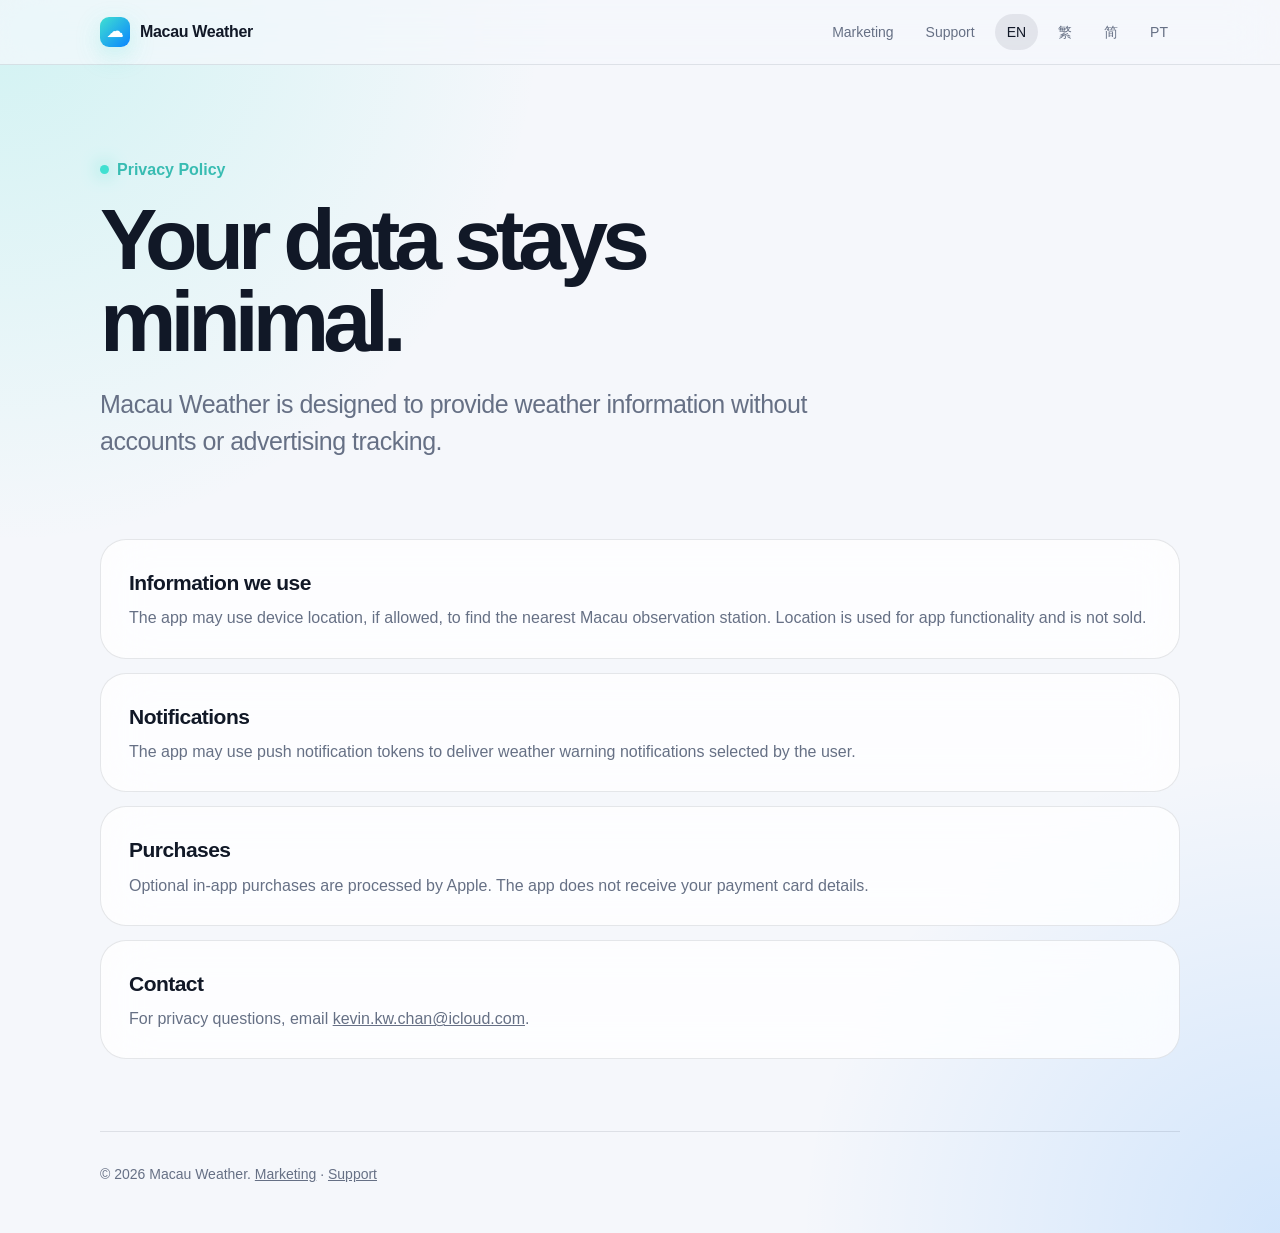
==== privacy.html @ 6b1e96aa "Add files via upload" ====
<!doctype html>
<html lang="en">
<head>
  <meta charset="utf-8">
  <meta name="viewport" content="width=device-width, initial-scale=1">
  <title>Macau Weather Privacy Policy</title>
  <meta name="description" content="Privacy policy for Macau Weather.">
  <link rel="stylesheet" href="styles.css">
</head>
<body>
  <header class="topbar">
    <nav class="page nav" aria-label="Main navigation">
      <a class="brand" href="index.html"><span class="brand-mark">☁︎</span><span>Macau Weather</span></a>
      <div class="links">
        <a href="index.html">Marketing</a>
        <a href="support.html">Support</a>
        <button class="lang-button active" data-lang="en">EN</button>
        <button class="lang-button" data-lang="zh-Hant">繁</button>
        <button class="lang-button" data-lang="zh-Hans">简</button>
        <button class="lang-button" data-lang="pt">PT</button>
      </div>
    </nav>
  </header>

  <main class="page">
    <section class="language-panel active" data-panel="en">
      <div class="hero"><div class="eyebrow">Privacy Policy</div><h1>Your data stays minimal.</h1><p class="lead">Macau Weather is designed to provide weather information without accounts or advertising tracking.</p></div>
      <section class="section stack">
        <article class="text-card"><h3>Information we use</h3><p>The app may use device location, if allowed, to find the nearest Macau observation station. Location is used for app functionality and is not sold.</p></article>
        <article class="text-card"><h3>Notifications</h3><p>The app may use push notification tokens to deliver weather warning notifications selected by the user.</p></article>
        <article class="text-card"><h3>Purchases</h3><p>Optional in-app purchases are processed by Apple. The app does not receive your payment card details.</p></article>
        <article class="text-card"><h3>Contact</h3><p>For privacy questions, email <a href="mailto:kevin.kw.chan@icloud.com">kevin.kw.chan@icloud.com</a>.</p></article>
      </section>
    </section>

    <section class="language-panel" data-panel="zh-Hant">
      <div class="hero"><div class="eyebrow">私隱政策</div><h1>只使用必要資料。</h1><p class="lead">澳門天氣不設帳戶，亦不作廣告追蹤，目標是簡單提供天氣資訊。</p></div>
      <section class="section stack">
        <article class="text-card"><h3>我們使用的資料</h3><p>如你允許定位，App 可能會使用裝置位置尋找最接近的澳門觀測站。定位只用於 App 功能，不會出售。</p></article>
        <article class="text-card"><h3>通知</h3><p>App 可能會使用推送通知 token，按用戶選擇發送天氣警告通知。</p></article>
        <article class="text-card"><h3>購買</h3><p>自願性 App 內購買由 Apple 處理。App 不會取得你的付款卡資料。</p></article>
        <article class="text-card"><h3>聯絡</h3><p>如有私隱問題，請電郵至 <a href="mailto:kevin.kw.chan@icloud.com">kevin.kw.chan@icloud.com</a>。</p></article>
      </section>
    </section>

    <section class="language-panel" data-panel="zh-Hans">
      <div class="hero"><div class="eyebrow">隐私政策</div><h1>只使用必要资料。</h1><p class="lead">澳门天气不设账户，也不作广告追踪，目标是简单提供天气资讯。</p></div>
      <section class="section stack">
        <article class="text-card"><h3>我们使用的资料</h3><p>如你允许定位，App 可能会使用设备位置寻找最接近的澳门观测站。定位只用于 App 功能，不会出售。</p></article>
        <article class="text-card"><h3>通知</h3><p>App 可能会使用推送通知 token，按用户选择发送天气警告通知。</p></article>
        <article class="text-card"><h3>购买</h3><p>自愿性 App 内购买由 Apple 处理。App 不会取得你的付款卡资料。</p></article>
        <article class="text-card"><h3>联系</h3><p>如有隐私问题，请电邮至 <a href="mailto:kevin.kw.chan@icloud.com">kevin.kw.chan@icloud.com</a>。</p></article>
      </section>
    </section>

    <section class="language-panel" data-panel="pt">
      <div class="hero"><div class="eyebrow">Privacidade</div><h1>Usamos apenas o necessário.</h1><p class="lead">Macau Weather foi criada para fornecer informação meteorológica sem contas de utilizador nem rastreio publicitário.</p></div>
      <section class="section stack">
        <article class="text-card"><h3>Informação usada</h3><p>A app pode usar a localização do dispositivo, se autorizada, para encontrar a estação de observação de Macau mais próxima. A localização é usada para a funcionalidade da app e não é vendida.</p></article>
        <article class="text-card"><h3>Notificações</h3><p>A app pode usar tokens de notificações push para enviar avisos meteorológicos escolhidos pelo utilizador.</p></article>
        <article class="text-card"><h3>Compras</h3><p>As compras opcionais na app são processadas pela Apple. A app não recebe dados do seu cartão de pagamento.</p></article>
        <article class="text-card"><h3>Contacto</h3><p>Para questões de privacidade, envie email para <a href="mailto:kevin.kw.chan@icloud.com">kevin.kw.chan@icloud.com</a>.</p></article>
      </section>
    </section>
  </main>

  <footer class="page footer">© 2026 Macau Weather. <a href="index.html">Marketing</a> · <a href="support.html">Support</a></footer>
  <script>
    const buttons = document.querySelectorAll(".lang-button");
    const panels = document.querySelectorAll(".language-panel");
    buttons.forEach((button) => {
      button.addEventListener("click", () => {
        const lang = button.dataset.lang;
        buttons.forEach((item) => item.classList.toggle("active", item === button));
        panels.forEach((panel) => panel.classList.toggle("active", panel.dataset.panel === lang));
        document.documentElement.lang = lang;
      });
    });
  </script>
</body>
</html>
---- styles.css ----
:root {
  color-scheme: light dark;
  --accent: #40e0d1;
  --ink: #111827;
  --muted: #667085;
  --bg: #f5f7fb;
  --panel: rgba(255, 255, 255, 0.78);
  --line: rgba(17, 24, 39, 0.10);
  --shadow: 0 24px 80px rgba(15, 23, 42, 0.12);
}

@media (prefers-color-scheme: dark) {
  :root {
    --ink: #f5f7fb;
    --muted: #a7adba;
    --bg: #050608;
    --panel: rgba(28, 28, 30, 0.72);
    --line: rgba(255, 255, 255, 0.12);
    --shadow: 0 24px 80px rgba(0, 0, 0, 0.36);
  }
}

* {
  box-sizing: border-box;
}

html {
  scroll-behavior: smooth;
}

body {
  margin: 0;
  font-family: -apple-system, BlinkMacSystemFont, "SF Pro Text", "Segoe UI", sans-serif;
  color: var(--ink);
  background:
    radial-gradient(circle at top left, rgba(64, 224, 209, 0.20), transparent 34rem),
    radial-gradient(circle at bottom right, rgba(0, 122, 255, 0.14), transparent 30rem),
    var(--bg);
  line-height: 1.45;
}

a {
  color: inherit;
}

.page {
  width: min(1080px, calc(100% - 40px));
  margin: 0 auto;
}

.topbar {
  position: sticky;
  top: 0;
  z-index: 10;
  backdrop-filter: blur(24px) saturate(1.4);
  background: color-mix(in srgb, var(--bg) 76%, transparent);
  border-bottom: 1px solid var(--line);
}

.nav {
  min-height: 64px;
  display: flex;
  align-items: center;
  justify-content: space-between;
  gap: 18px;
}

.brand {
  display: inline-flex;
  align-items: center;
  gap: 10px;
  text-decoration: none;
  font-weight: 700;
  letter-spacing: -0.02em;
}

.brand-mark {
  width: 30px;
  height: 30px;
  border-radius: 9px;
  display: grid;
  place-items: center;
  background: linear-gradient(135deg, var(--accent), #0a84ff);
  color: white;
  box-shadow: 0 8px 24px rgba(64, 224, 209, 0.26);
}

.links {
  display: flex;
  align-items: center;
  gap: 8px;
  flex-wrap: wrap;
  justify-content: flex-end;
}

.links a,
.lang-button {
  appearance: none;
  border: 0;
  border-radius: 999px;
  padding: 8px 12px;
  color: var(--muted);
  background: transparent;
  text-decoration: none;
  font: inherit;
  font-size: 14px;
  cursor: pointer;
}

.links a:hover,
.lang-button:hover,
.lang-button.active {
  color: var(--ink);
  background: color-mix(in srgb, var(--ink) 8%, transparent);
}

.hero {
  padding: 92px 0 56px;
}

.eyebrow {
  display: inline-flex;
  align-items: center;
  gap: 8px;
  color: color-mix(in srgb, var(--accent) 82%, var(--ink));
  font-weight: 700;
  margin-bottom: 18px;
}

.eyebrow::before {
  content: "";
  width: 9px;
  height: 9px;
  border-radius: 50%;
  background: var(--accent);
  box-shadow: 0 0 18px var(--accent);
}

h1 {
  margin: 0;
  max-width: 820px;
  font-size: clamp(46px, 8vw, 86px);
  line-height: 0.95;
  letter-spacing: -0.07em;
}

.lead {
  margin: 24px 0 0;
  max-width: 720px;
  color: var(--muted);
  font-size: clamp(19px, 2vw, 25px);
  letter-spacing: -0.02em;
}

.actions {
  display: flex;
  flex-wrap: wrap;
  gap: 12px;
  margin-top: 34px;
}

.button {
  display: inline-flex;
  align-items: center;
  justify-content: center;
  min-height: 44px;
  padding: 0 18px;
  border-radius: 999px;
  text-decoration: none;
  font-weight: 700;
  background: var(--ink);
  color: var(--bg);
}

.button.secondary {
  color: var(--ink);
  background: color-mix(in srgb, var(--ink) 8%, transparent);
}

.grid {
  display: grid;
  grid-template-columns: repeat(3, minmax(0, 1fr));
  gap: 16px;
  margin: 28px 0 72px;
}

.card {
  border: 1px solid var(--line);
  border-radius: 28px;
  padding: 24px;
  background: var(--panel);
  box-shadow: var(--shadow);
  backdrop-filter: blur(28px) saturate(1.2);
}

.card h2,
.card h3 {
  margin: 0 0 10px;
  font-size: 22px;
  letter-spacing: -0.03em;
}

.card p,
.card li {
  color: var(--muted);
}

.card p {
  margin: 0;
}

.section {
  padding: 24px 0 72px;
}

.section h2 {
  margin: 0 0 18px;
  font-size: clamp(32px, 5vw, 54px);
  line-height: 1;
  letter-spacing: -0.055em;
}

.stack {
  display: grid;
  gap: 14px;
}

.text-card {
  border: 1px solid var(--line);
  border-radius: 26px;
  padding: 28px;
  background: var(--panel);
  backdrop-filter: blur(24px) saturate(1.2);
}

.text-card h3 {
  margin: 0 0 8px;
  font-size: 21px;
  letter-spacing: -0.025em;
}

.text-card p,
.text-card li {
  color: var(--muted);
}

.text-card p {
  margin: 0 0 10px;
}

.text-card p:last-child {
  margin-bottom: 0;
}

.language-panel {
  display: none;
}

.language-panel.active {
  display: block;
}

.footer {
  padding: 32px 0 48px;
  color: var(--muted);
  border-top: 1px solid var(--line);
  font-size: 14px;
}

@media (max-width: 760px) {
  .page {
    width: min(100% - 28px, 1080px);
  }

  .nav {
    align-items: flex-start;
    flex-direction: column;
    padding: 14px 0;
  }

  .links {
    justify-content: flex-start;
  }

  .hero {
    padding: 56px 0 36px;
  }

  .grid {
    grid-template-columns: 1fr;
    margin-bottom: 48px;
  }

  .card,
  .text-card {
    border-radius: 22px;
    padding: 20px;
  }
}
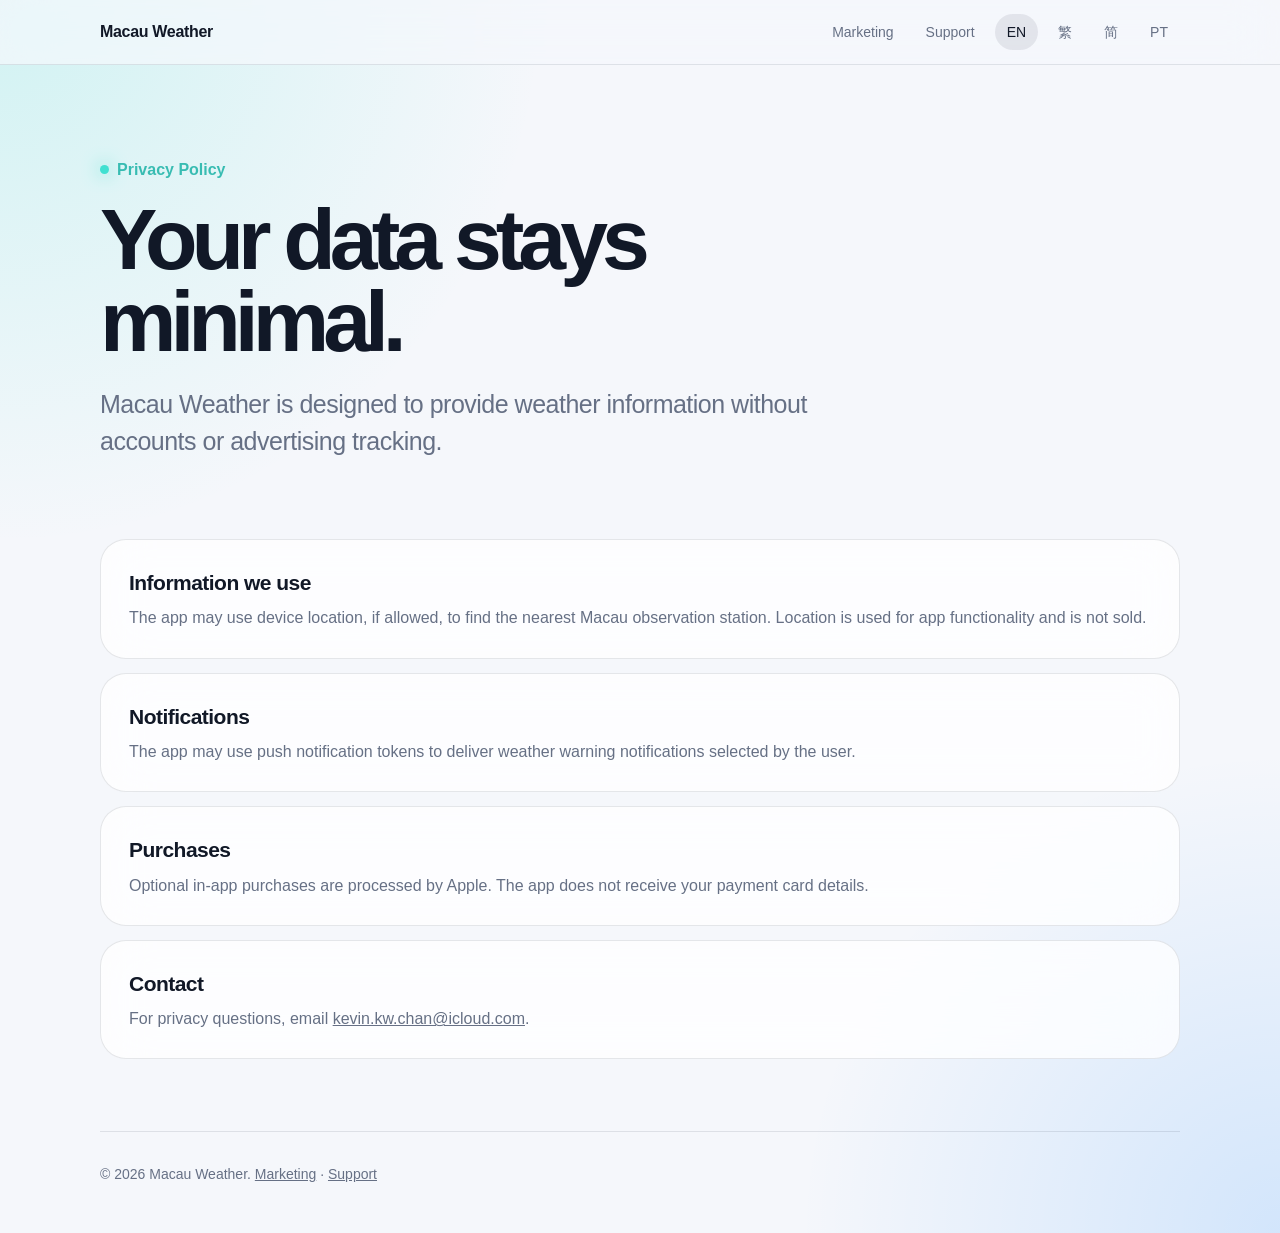
==== commit bc19b6c0: "Add files via upload" ====
--- a/privacy.html
+++ b/privacy.html
@@ -10,7 +10,7 @@
 <body>
   <header class="topbar">
     <nav class="page nav" aria-label="Main navigation">
-      <a class="brand" href="index.html"><span class="brand-mark">☁︎</span><span>Macau Weather</span></a>
+      <a class="brand" href="index.html">Macau Weather</a>
       <div class="links">
         <a href="index.html">Marketing</a>
         <a href="support.html">Support</a>
--- a/styles.css
+++ b/styles.css
@@ -68,21 +68,10 @@
 .brand {
   display: inline-flex;
   align-items: center;
-  gap: 10px;
   text-decoration: none;
   font-weight: 700;
   letter-spacing: -0.02em;
-}
-
-.brand-mark {
-  width: 30px;
-  height: 30px;
-  border-radius: 9px;
-  display: grid;
-  place-items: center;
-  background: linear-gradient(135deg, var(--accent), #0a84ff);
-  color: white;
-  box-shadow: 0 8px 24px rgba(64, 224, 209, 0.26);
+  color: var(--ink);
 }
 
 .links {
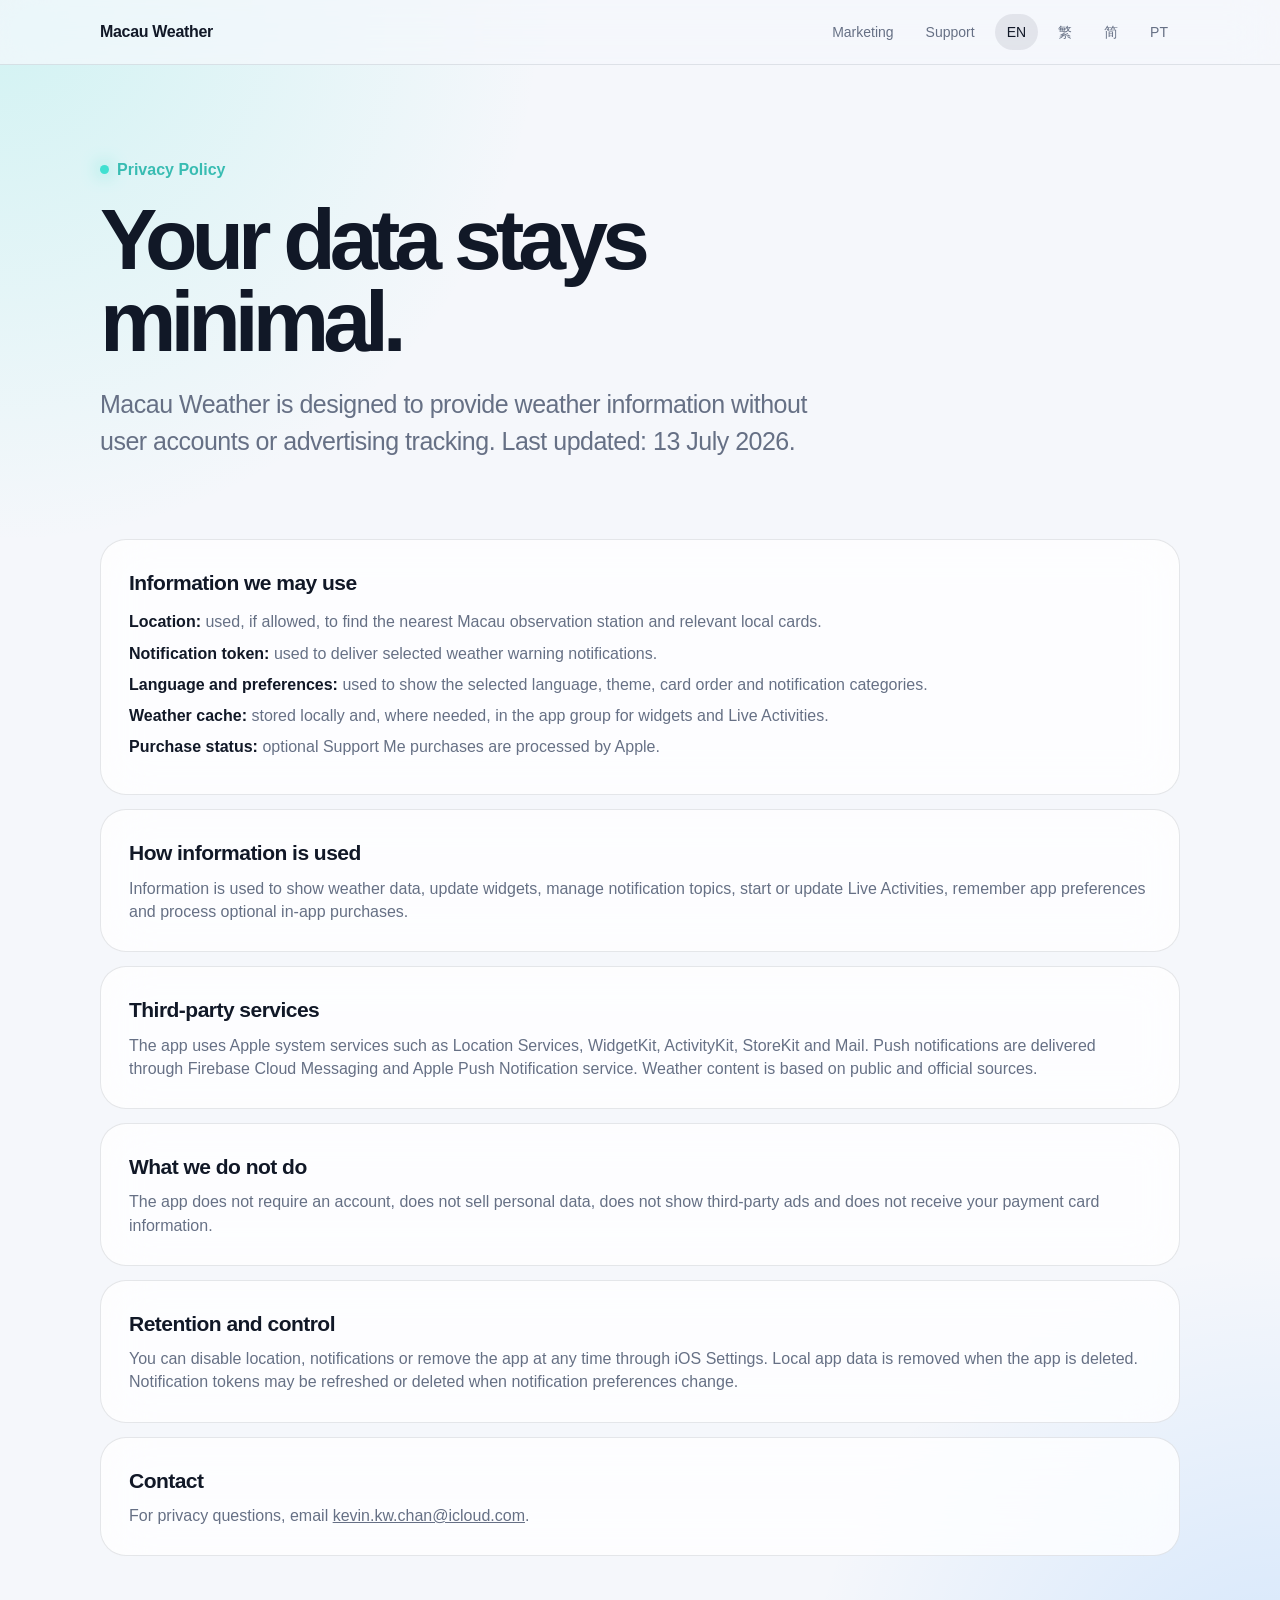
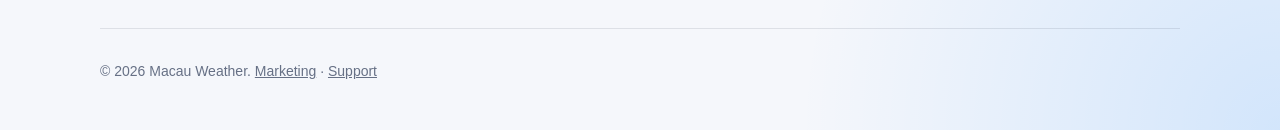
==== commit 97ee8380: "update" ====
--- a/privacy.html
+++ b/privacy.html
@@ -24,41 +24,101 @@
 
   <main class="page">
     <section class="language-panel active" data-panel="en">
-      <div class="hero"><div class="eyebrow">Privacy Policy</div><h1>Your data stays minimal.</h1><p class="lead">Macau Weather is designed to provide weather information without accounts or advertising tracking.</p></div>
+      <div class="hero">
+        <div class="eyebrow">Privacy Policy</div>
+        <h1>Your data stays minimal.</h1>
+        <p class="lead">Macau Weather is designed to provide weather information without user accounts or advertising tracking. Last updated: 13 July 2026.</p>
+      </div>
       <section class="section stack">
-        <article class="text-card"><h3>Information we use</h3><p>The app may use device location, if allowed, to find the nearest Macau observation station. Location is used for app functionality and is not sold.</p></article>
-        <article class="text-card"><h3>Notifications</h3><p>The app may use push notification tokens to deliver weather warning notifications selected by the user.</p></article>
-        <article class="text-card"><h3>Purchases</h3><p>Optional in-app purchases are processed by Apple. The app does not receive your payment card details.</p></article>
+        <article class="text-card">
+          <h3>Information we may use</h3>
+          <ul class="meta-list">
+            <li><strong>Location:</strong> used, if allowed, to find the nearest Macau observation station and relevant local cards.</li>
+            <li><strong>Notification token:</strong> used to deliver selected weather warning notifications.</li>
+            <li><strong>Language and preferences:</strong> used to show the selected language, theme, card order and notification categories.</li>
+            <li><strong>Weather cache:</strong> stored locally and, where needed, in the app group for widgets and Live Activities.</li>
+            <li><strong>Purchase status:</strong> optional Support Me purchases are processed by Apple.</li>
+          </ul>
+        </article>
+        <article class="text-card"><h3>How information is used</h3><p>Information is used to show weather data, update widgets, manage notification topics, start or update Live Activities, remember app preferences and process optional in-app purchases.</p></article>
+        <article class="text-card"><h3>Third-party services</h3><p>The app uses Apple system services such as Location Services, WidgetKit, ActivityKit, StoreKit and Mail. Push notifications are delivered through Firebase Cloud Messaging and Apple Push Notification service. Weather content is based on public and official sources.</p></article>
+        <article class="text-card"><h3>What we do not do</h3><p>The app does not require an account, does not sell personal data, does not show third-party ads and does not receive your payment card information.</p></article>
+        <article class="text-card"><h3>Retention and control</h3><p>You can disable location, notifications or remove the app at any time through iOS Settings. Local app data is removed when the app is deleted. Notification tokens may be refreshed or deleted when notification preferences change.</p></article>
         <article class="text-card"><h3>Contact</h3><p>For privacy questions, email <a href="mailto:kevin.kw.chan@icloud.com">kevin.kw.chan@icloud.com</a>.</p></article>
       </section>
     </section>
 
     <section class="language-panel" data-panel="zh-Hant">
-      <div class="hero"><div class="eyebrow">私隱政策</div><h1>只使用必要資料。</h1><p class="lead">澳門天氣不設帳戶，亦不作廣告追蹤，目標是簡單提供天氣資訊。</p></div>
+      <div class="hero">
+        <div class="eyebrow">私隱政策</div>
+        <h1>只使用必要資料。</h1>
+        <p class="lead">澳門天氣不設用戶帳戶，亦不作廣告追蹤，目標是簡單提供天氣資訊。最後更新：2026 年 7 月 13 日。</p>
+      </div>
       <section class="section stack">
-        <article class="text-card"><h3>我們使用的資料</h3><p>如你允許定位，App 可能會使用裝置位置尋找最接近的澳門觀測站。定位只用於 App 功能，不會出售。</p></article>
-        <article class="text-card"><h3>通知</h3><p>App 可能會使用推送通知 token，按用戶選擇發送天氣警告通知。</p></article>
-        <article class="text-card"><h3>購買</h3><p>自願性 App 內購買由 Apple 處理。App 不會取得你的付款卡資料。</p></article>
+        <article class="text-card">
+          <h3>可能使用的資料</h3>
+          <ul class="meta-list">
+            <li><strong>定位：</strong>如你允許，用於尋找最接近的澳門觀測站及相關本地卡片。</li>
+            <li><strong>通知 token：</strong>用於發送你選擇接收的天氣警告通知。</li>
+            <li><strong>語言及偏好：</strong>用於顯示所選語言、主題、卡片排序及通知類別。</li>
+            <li><strong>天氣快取：</strong>儲存在本機，必要時亦儲存在 App Group 供 Widget 及 Live Activity 使用。</li>
+            <li><strong>購買狀態：</strong>自願 Support Me 內購買由 Apple 處理。</li>
+          </ul>
+        </article>
+        <article class="text-card"><h3>資料用途</h3><p>資料用於顯示天氣、更新 Widget、管理通知 topic、啟動或更新 Live Activity、記住 App 偏好，以及處理自願性 App 內購買。</p></article>
+        <article class="text-card"><h3>第三方服務</h3><p>App 使用 Apple 系統服務，例如定位服務、WidgetKit、ActivityKit、StoreKit 及 Mail。推送通知透過 Firebase Cloud Messaging 及 Apple Push Notification service 發送。天氣內容基於公開及官方資料來源。</p></article>
+        <article class="text-card"><h3>我們不會做的事</h3><p>App 不需要用戶帳戶，不會出售個人資料，不會顯示第三方廣告，亦不會取得你的付款卡資料。</p></article>
+        <article class="text-card"><h3>保留及控制</h3><p>你可隨時在 iOS 設定關閉定位、通知或移除 App。刪除 App 會移除本機 App 資料。通知 token 可能會在通知偏好改變時重新整理或刪除。</p></article>
         <article class="text-card"><h3>聯絡</h3><p>如有私隱問題，請電郵至 <a href="mailto:kevin.kw.chan@icloud.com">kevin.kw.chan@icloud.com</a>。</p></article>
       </section>
     </section>
 
     <section class="language-panel" data-panel="zh-Hans">
-      <div class="hero"><div class="eyebrow">隐私政策</div><h1>只使用必要资料。</h1><p class="lead">澳门天气不设账户，也不作广告追踪，目标是简单提供天气资讯。</p></div>
+      <div class="hero">
+        <div class="eyebrow">隐私政策</div>
+        <h1>只使用必要资料。</h1>
+        <p class="lead">澳门天气不设用户账户，也不作广告追踪，目标是简单提供天气信息。最后更新：2026 年 7 月 13 日。</p>
+      </div>
       <section class="section stack">
-        <article class="text-card"><h3>我们使用的资料</h3><p>如你允许定位，App 可能会使用设备位置寻找最接近的澳门观测站。定位只用于 App 功能，不会出售。</p></article>
-        <article class="text-card"><h3>通知</h3><p>App 可能会使用推送通知 token，按用户选择发送天气警告通知。</p></article>
-        <article class="text-card"><h3>购买</h3><p>自愿性 App 内购买由 Apple 处理。App 不会取得你的付款卡资料。</p></article>
+        <article class="text-card">
+          <h3>可能使用的资料</h3>
+          <ul class="meta-list">
+            <li><strong>定位：</strong>如你允许，用于寻找最接近的澳门观测站及相关本地卡片。</li>
+            <li><strong>通知 token：</strong>用于发送你选择接收的天气警告通知。</li>
+            <li><strong>语言及偏好：</strong>用于显示所选语言、主题、卡片排序及通知类别。</li>
+            <li><strong>天气缓存：</strong>储存在本机，必要时也储存在 App Group 供 Widget 及 Live Activity 使用。</li>
+            <li><strong>购买状态：</strong>自愿 Support Me 内购买由 Apple 处理。</li>
+          </ul>
+        </article>
+        <article class="text-card"><h3>资料用途</h3><p>资料用于显示天气、更新 Widget、管理通知 topic、启动或更新 Live Activity、记住 App 偏好，以及处理自愿性 App 内购买。</p></article>
+        <article class="text-card"><h3>第三方服务</h3><p>App 使用 Apple 系统服务，例如定位服务、WidgetKit、ActivityKit、StoreKit 及 Mail。推送通知通过 Firebase Cloud Messaging 及 Apple Push Notification service 发送。天气内容基于公开及官方资料来源。</p></article>
+        <article class="text-card"><h3>我们不会做的事</h3><p>App 不需要用户账户，不会出售个人资料，不会显示第三方广告，也不会取得你的付款卡资料。</p></article>
+        <article class="text-card"><h3>保留及控制</h3><p>你可随时在 iOS 设置关闭定位、通知或移除 App。删除 App 会移除本机 App 资料。通知 token 可能会在通知偏好改变时刷新或删除。</p></article>
         <article class="text-card"><h3>联系</h3><p>如有隐私问题，请电邮至 <a href="mailto:kevin.kw.chan@icloud.com">kevin.kw.chan@icloud.com</a>。</p></article>
       </section>
     </section>
 
     <section class="language-panel" data-panel="pt">
-      <div class="hero"><div class="eyebrow">Privacidade</div><h1>Usamos apenas o necessário.</h1><p class="lead">Macau Weather foi criada para fornecer informação meteorológica sem contas de utilizador nem rastreio publicitário.</p></div>
+      <div class="hero">
+        <div class="eyebrow">Privacidade</div>
+        <h1>Usamos apenas o necessário.</h1>
+        <p class="lead">Macau Weather foi criada para fornecer informação meteorológica sem contas de utilizador nem rastreio publicitário. Última atualização: 13 de julho de 2026.</p>
+      </div>
       <section class="section stack">
-        <article class="text-card"><h3>Informação usada</h3><p>A app pode usar a localização do dispositivo, se autorizada, para encontrar a estação de observação de Macau mais próxima. A localização é usada para a funcionalidade da app e não é vendida.</p></article>
-        <article class="text-card"><h3>Notificações</h3><p>A app pode usar tokens de notificações push para enviar avisos meteorológicos escolhidos pelo utilizador.</p></article>
-        <article class="text-card"><h3>Compras</h3><p>As compras opcionais na app são processadas pela Apple. A app não recebe dados do seu cartão de pagamento.</p></article>
+        <article class="text-card">
+          <h3>Informação que podemos usar</h3>
+          <ul class="meta-list">
+            <li><strong>Localização:</strong> usada, se autorizada, para encontrar a estação de observação de Macau mais próxima e cartões locais relevantes.</li>
+            <li><strong>Token de notificação:</strong> usado para enviar as notificações de avisos meteorológicos escolhidas pelo utilizador.</li>
+            <li><strong>Idioma e preferências:</strong> usados para mostrar o idioma, tema, ordem dos cartões e categorias de notificação selecionados.</li>
+            <li><strong>Cache meteorológica:</strong> guardada localmente e, quando necessário, no App Group para widgets e Live Activities.</li>
+            <li><strong>Estado de compra:</strong> compras opcionais Support Me são processadas pela Apple.</li>
+          </ul>
+        </article>
+        <article class="text-card"><h3>Como a informação é usada</h3><p>A informação é usada para mostrar dados meteorológicos, atualizar widgets, gerir tópicos de notificação, iniciar ou atualizar Live Activities, guardar preferências e processar compras opcionais na app.</p></article>
+        <article class="text-card"><h3>Serviços de terceiros</h3><p>A app usa serviços do sistema Apple, como Localização, WidgetKit, ActivityKit, StoreKit e Mail. As notificações push são enviadas através do Firebase Cloud Messaging e Apple Push Notification service. O conteúdo meteorológico baseia-se em fontes públicas e oficiais.</p></article>
+        <article class="text-card"><h3>O que não fazemos</h3><p>A app não exige conta, não vende dados pessoais, não mostra anúncios de terceiros e não recebe dados do seu cartão de pagamento.</p></article>
+        <article class="text-card"><h3>Retenção e controlo</h3><p>Pode desativar localização, notificações ou remover a app a qualquer momento nas Definições do iOS. Ao apagar a app, os dados locais da app são removidos. Os tokens de notificação podem ser atualizados ou apagados quando as preferências mudam.</p></article>
         <article class="text-card"><h3>Contacto</h3><p>Para questões de privacidade, envie email para <a href="mailto:kevin.kw.chan@icloud.com">kevin.kw.chan@icloud.com</a>.</p></article>
       </section>
     </section>
--- a/styles.css
+++ b/styles.css
@@ -173,6 +173,66 @@
   margin: 28px 0 72px;
 }
 
+.screenshots {
+  margin: 0 0 72px;
+}
+
+.screenshots h2 {
+  margin: 0 0 12px;
+  font-size: clamp(32px, 5vw, 54px);
+  line-height: 1;
+  letter-spacing: -0.055em;
+}
+
+.screenshots .section-lead {
+  max-width: 700px;
+  margin: 0 0 24px;
+  color: var(--muted);
+  font-size: 18px;
+}
+
+.screenshot-grid {
+  display: grid;
+  grid-template-columns: repeat(3, minmax(0, 1fr));
+  gap: 18px;
+  align-items: start;
+}
+
+.screenshot-card {
+  margin: 0;
+  border: 1px solid var(--line);
+  border-radius: 30px;
+  padding: 12px;
+  background: var(--panel);
+  box-shadow: var(--shadow);
+  backdrop-filter: blur(28px) saturate(1.2);
+}
+
+.screenshot-card img {
+  display: block;
+  width: 100%;
+  aspect-ratio: 1290 / 2796;
+  object-fit: cover;
+  border-radius: 22px;
+  background: color-mix(in srgb, var(--ink) 8%, transparent);
+}
+
+.screenshot-card.wide {
+  grid-column: 1 / -1;
+}
+
+.screenshot-card.wide img {
+  aspect-ratio: 912 / 465;
+}
+
+.screenshot-card figcaption {
+  margin: 12px 4px 4px;
+  color: var(--muted);
+  font-weight: 700;
+  font-size: 14px;
+  text-align: center;
+}
+
 .card {
   border: 1px solid var(--line);
   border-radius: 28px;
@@ -241,6 +301,38 @@
   margin-bottom: 0;
 }
 
+.feature-list,
+.meta-list {
+  margin: 12px 0 0;
+  padding-left: 20px;
+}
+
+.feature-list li,
+.meta-list li {
+  margin: 8px 0;
+}
+
+.meta-list {
+  list-style: none;
+  padding-left: 0;
+}
+
+.meta-list strong {
+  color: var(--ink);
+}
+
+.notice {
+  border: 1px solid color-mix(in srgb, var(--accent) 45%, var(--line));
+  border-radius: 24px;
+  padding: 22px;
+  background: color-mix(in srgb, var(--accent) 10%, var(--panel));
+}
+
+.notice p {
+  margin: 0;
+  color: var(--muted);
+}
+
 .language-panel {
   display: none;
 }
@@ -280,6 +372,19 @@
     margin-bottom: 48px;
   }
 
+  .screenshot-grid {
+    grid-template-columns: 1fr;
+  }
+
+  .screenshot-card {
+    max-width: 420px;
+    margin-inline: auto;
+  }
+
+  .screenshot-card.wide {
+    max-width: 100%;
+  }
+
   .card,
   .text-card {
     border-radius: 22px;
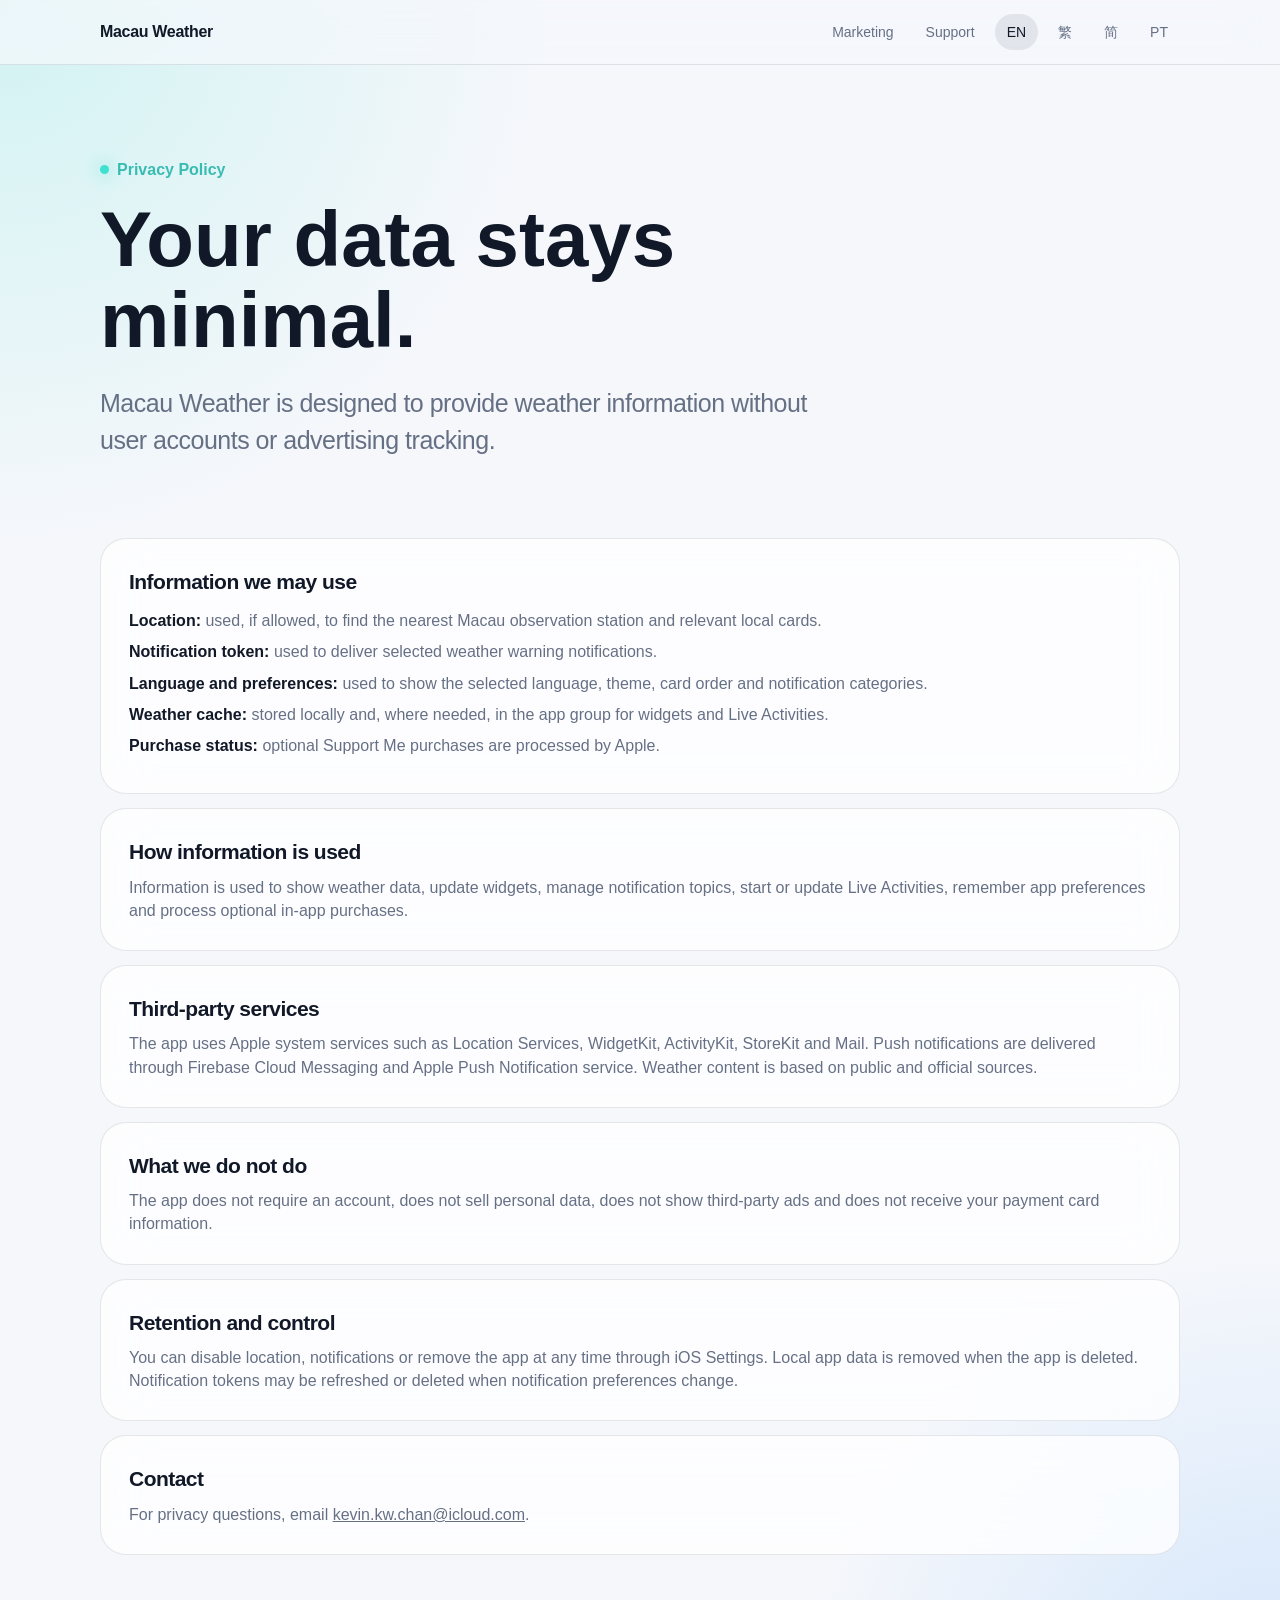
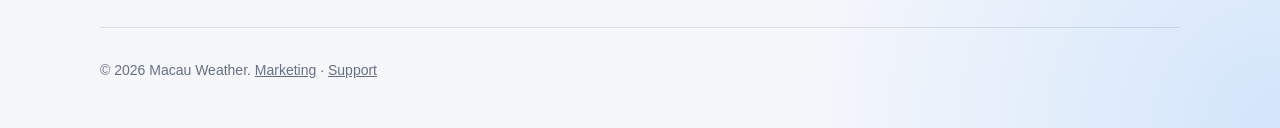
==== commit d749334f: "Remove privacy policy update date" ====
--- a/privacy.html
+++ b/privacy.html
@@ -27,7 +27,7 @@
       <div class="hero">
         <div class="eyebrow">Privacy Policy</div>
         <h1>Your data stays minimal.</h1>
-        <p class="lead">Macau Weather is designed to provide weather information without user accounts or advertising tracking. Last updated: 13 July 2026.</p>
+        <p class="lead">Macau Weather is designed to provide weather information without user accounts or advertising tracking.</p>
       </div>
       <section class="section stack">
         <article class="text-card">
@@ -52,7 +52,7 @@
       <div class="hero">
         <div class="eyebrow">私隱政策</div>
         <h1>只使用必要資料。</h1>
-        <p class="lead">澳門天氣不設用戶帳戶，亦不作廣告追蹤，目標是簡單提供天氣資訊。最後更新：2026 年 7 月 13 日。</p>
+        <p class="lead">澳門天氣不設用戶帳戶，亦不作廣告追蹤，目標是簡單提供天氣資訊。</p>
       </div>
       <section class="section stack">
         <article class="text-card">
@@ -77,7 +77,7 @@
       <div class="hero">
         <div class="eyebrow">隐私政策</div>
         <h1>只使用必要资料。</h1>
-        <p class="lead">澳门天气不设用户账户，也不作广告追踪，目标是简单提供天气信息。最后更新：2026 年 7 月 13 日。</p>
+        <p class="lead">澳门天气不设用户账户，也不作广告追踪，目标是简单提供天气信息。</p>
       </div>
       <section class="section stack">
         <article class="text-card">
@@ -102,7 +102,7 @@
       <div class="hero">
         <div class="eyebrow">Privacidade</div>
         <h1>Usamos apenas o necessário.</h1>
-        <p class="lead">Macau Weather foi criada para fornecer informação meteorológica sem contas de utilizador nem rastreio publicitário. Última atualização: 13 de julho de 2026.</p>
+        <p class="lead">Macau Weather foi criada para fornecer informação meteorológica sem contas de utilizador nem rastreio publicitário.</p>
       </div>
       <section class="section stack">
         <article class="text-card">
--- a/styles.css
+++ b/styles.css
@@ -127,10 +127,10 @@
 
 h1 {
   margin: 0;
-  max-width: 820px;
-  font-size: clamp(46px, 8vw, 86px);
-  line-height: 0.95;
-  letter-spacing: -0.07em;
+  max-width: 900px;
+  font-size: clamp(44px, 7.2vw, 78px);
+  line-height: 1.04;
+  letter-spacing: 0;
 }
 
 .lead {
@@ -200,9 +200,12 @@
 
 .screenshot-card {
   margin: 0;
+  width: 100%;
+  min-width: 0;
   border: 1px solid var(--line);
   border-radius: 30px;
   padding: 12px;
+  overflow: hidden;
   background: var(--panel);
   box-shadow: var(--shadow);
   backdrop-filter: blur(28px) saturate(1.2);
@@ -211,8 +214,8 @@
 .screenshot-card img {
   display: block;
   width: 100%;
-  aspect-ratio: 1290 / 2796;
-  object-fit: cover;
+  max-width: 100%;
+  height: auto;
   border-radius: 22px;
   background: color-mix(in srgb, var(--ink) 8%, transparent);
 }
@@ -223,6 +226,12 @@
 
 .screenshot-card.wide img {
   aspect-ratio: 912 / 465;
+  object-fit: cover;
+}
+
+.screenshot-card.widget-preview img {
+  aspect-ratio: auto;
+  object-fit: contain;
 }
 
 .screenshot-card figcaption {
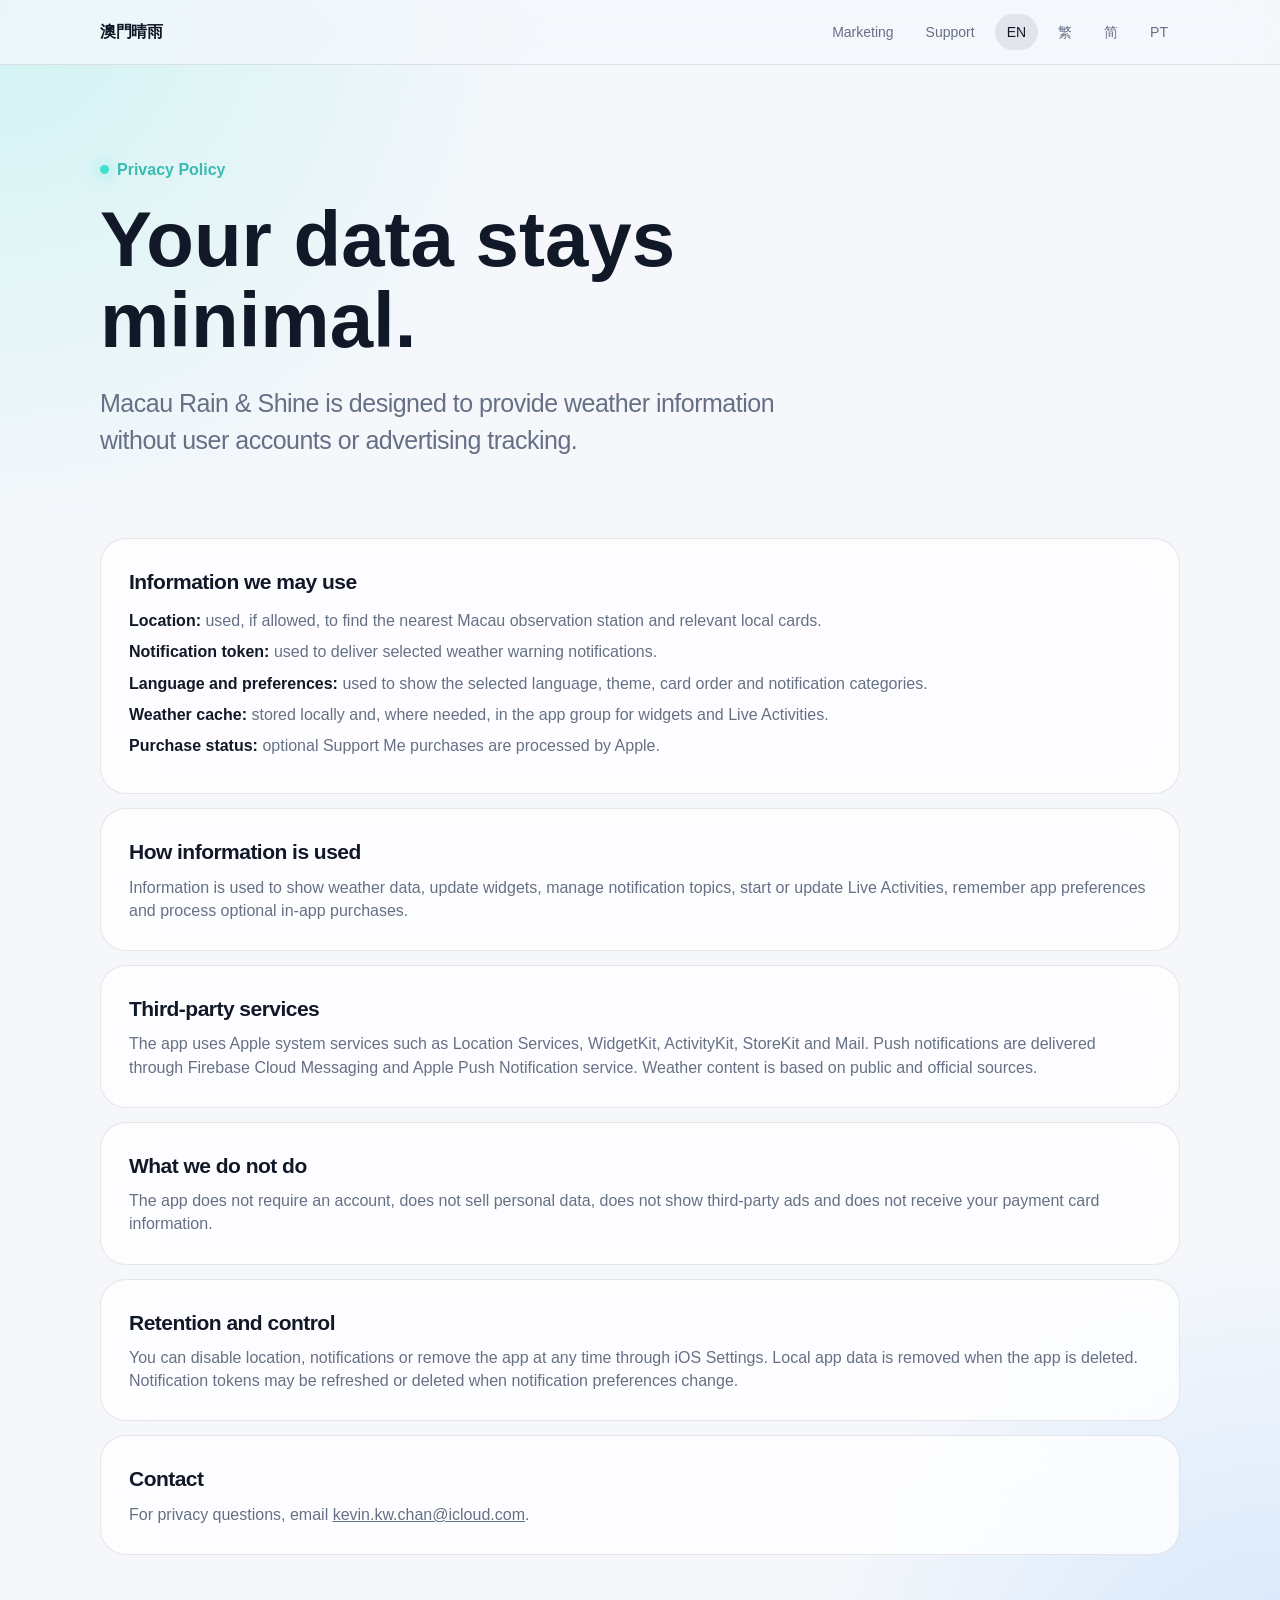
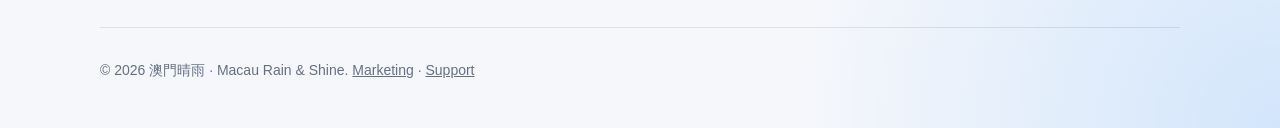
==== commit b86a7de1: "Rebrand website as Macau Rain and Shine" ====
--- a/privacy.html
+++ b/privacy.html
@@ -3,14 +3,14 @@
 <head>
   <meta charset="utf-8">
   <meta name="viewport" content="width=device-width, initial-scale=1">
-  <title>Macau Weather Privacy Policy</title>
-  <meta name="description" content="Privacy policy for Macau Weather.">
+  <title>Macau Rain &amp; Shine Privacy Policy</title>
+  <meta name="description" content="Privacy policy for Macau Rain &amp; Shine.">
   <link rel="stylesheet" href="styles.css">
 </head>
 <body>
   <header class="topbar">
     <nav class="page nav" aria-label="Main navigation">
-      <a class="brand" href="index.html">Macau Weather</a>
+      <a class="brand" href="index.html">澳門晴雨</a>
       <div class="links">
         <a href="index.html">Marketing</a>
         <a href="support.html">Support</a>
@@ -27,7 +27,7 @@
       <div class="hero">
         <div class="eyebrow">Privacy Policy</div>
         <h1>Your data stays minimal.</h1>
-        <p class="lead">Macau Weather is designed to provide weather information without user accounts or advertising tracking.</p>
+        <p class="lead">Macau Rain &amp; Shine is designed to provide weather information without user accounts or advertising tracking.</p>
       </div>
       <section class="section stack">
         <article class="text-card">
@@ -52,7 +52,7 @@
       <div class="hero">
         <div class="eyebrow">私隱政策</div>
         <h1>只使用必要資料。</h1>
-        <p class="lead">澳門天氣不設用戶帳戶，亦不作廣告追蹤，目標是簡單提供天氣資訊。</p>
+        <p class="lead">澳門晴雨不設用戶帳戶，亦不作廣告追蹤，目標是簡單提供天氣資訊。</p>
       </div>
       <section class="section stack">
         <article class="text-card">
@@ -77,7 +77,7 @@
       <div class="hero">
         <div class="eyebrow">隐私政策</div>
         <h1>只使用必要资料。</h1>
-        <p class="lead">澳门天气不设用户账户，也不作广告追踪，目标是简单提供天气信息。</p>
+        <p class="lead">澳门晴雨不设用户账户，也不作广告追踪，目标是简单提供天气信息。</p>
       </div>
       <section class="section stack">
         <article class="text-card">
@@ -102,7 +102,7 @@
       <div class="hero">
         <div class="eyebrow">Privacidade</div>
         <h1>Usamos apenas o necessário.</h1>
-        <p class="lead">Macau Weather foi criada para fornecer informação meteorológica sem contas de utilizador nem rastreio publicitário.</p>
+        <p class="lead">Sol e Chuva Macau foi criada para fornecer informação meteorológica sem contas de utilizador nem rastreio publicitário.</p>
       </div>
       <section class="section stack">
         <article class="text-card">
@@ -124,7 +124,7 @@
     </section>
   </main>
 
-  <footer class="page footer">© 2026 Macau Weather. <a href="index.html">Marketing</a> · <a href="support.html">Support</a></footer>
+  <footer class="page footer">© 2026 澳門晴雨 · Macau Rain &amp; Shine. <a href="index.html">Marketing</a> · <a href="support.html">Support</a></footer>
   <script>
     const buttons = document.querySelectorAll(".lang-button");
     const panels = document.querySelectorAll(".language-panel");
